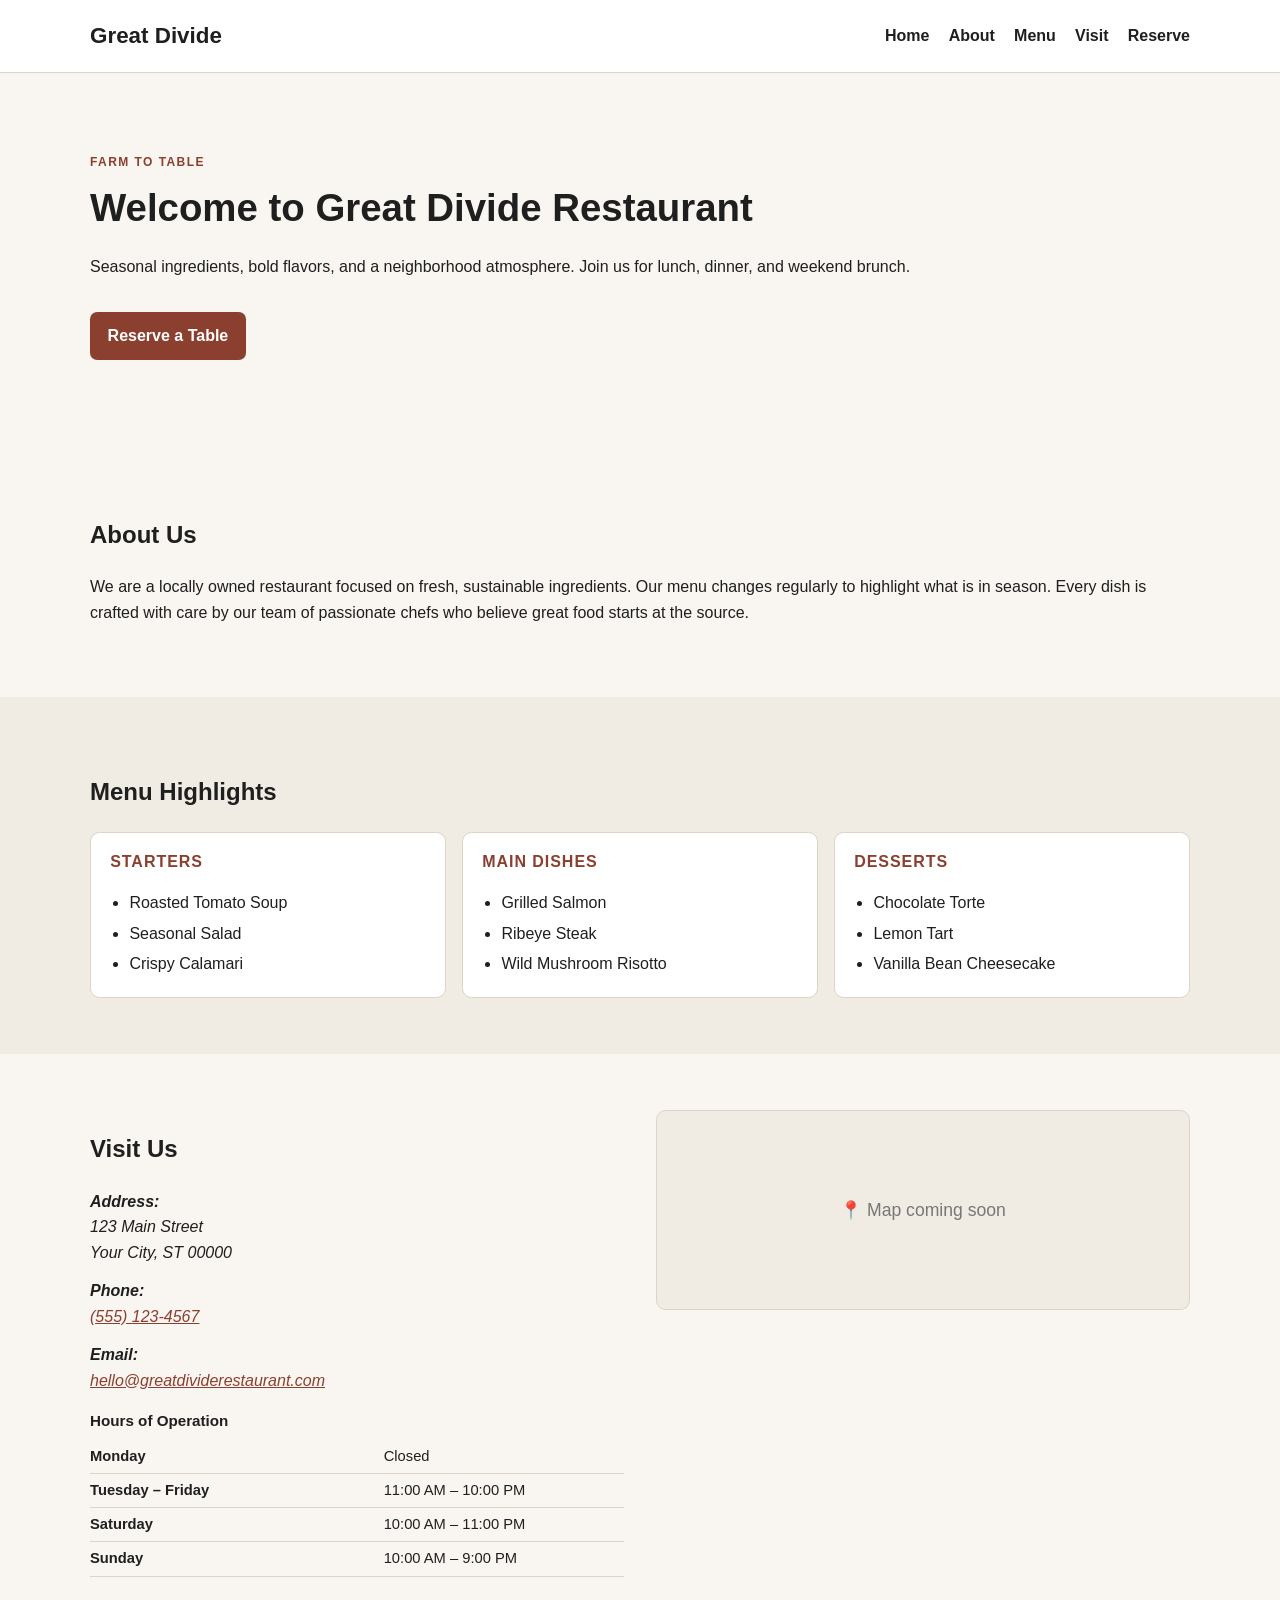
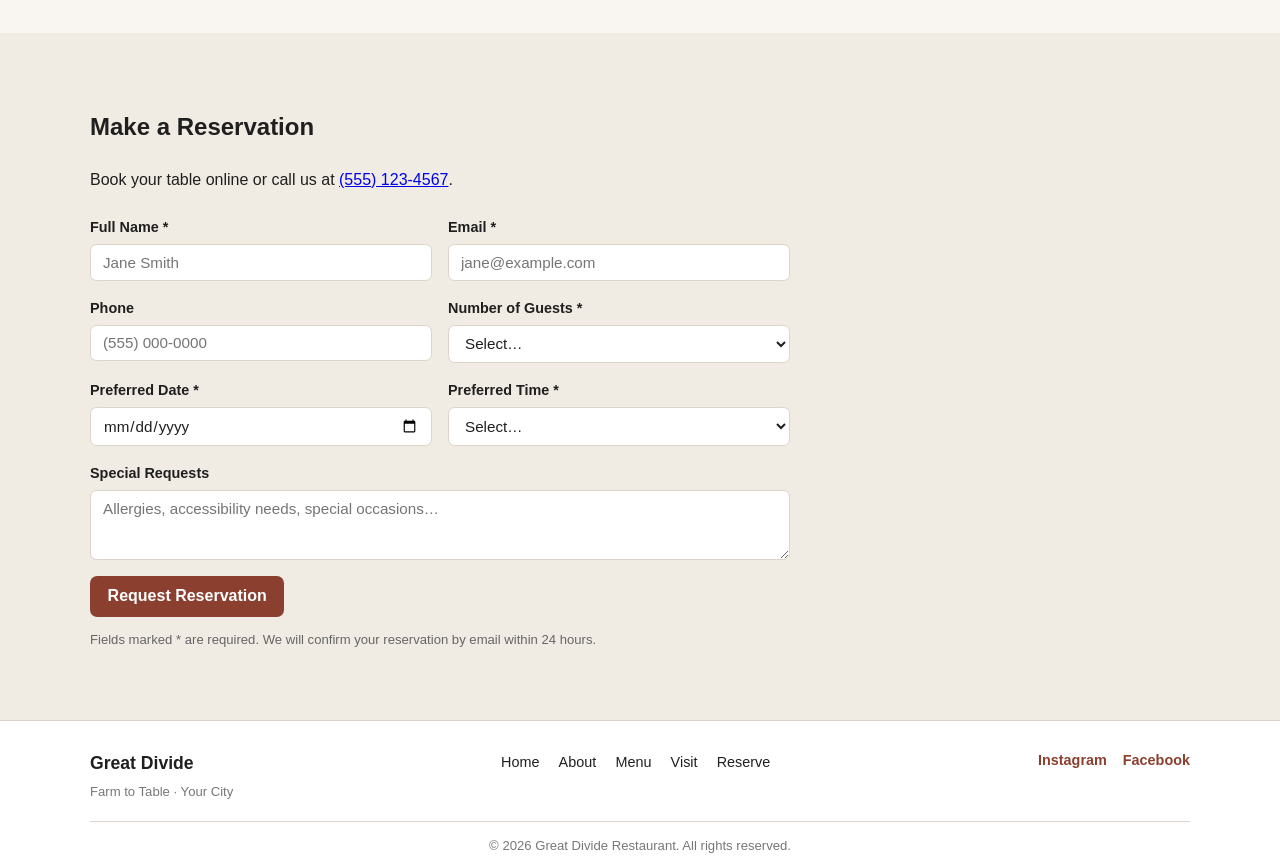
==== index.html @ 27d357e8 "feat: complete website to deliverable state with form, mobile nav, accessibility, and SEO improvemen" ====
<!DOCTYPE html>
<html lang="en">

<head>
    <meta charset="UTF-8">
    <meta name="viewport" content="width=device-width, initial-scale=1.0">
    <title>Great Divide Restaurant</title>
    <meta name="description" content="Great Divide Restaurant serves fresh seasonal dishes in a warm, modern setting. Farm-to-table dining for lunch, dinner, and weekend brunch.">

    <!-- Open Graph / Social -->
    <meta property="og:type" content="website">
    <meta property="og:title" content="Great Divide Restaurant">
    <meta property="og:description" content="Farm-to-table dining with seasonal ingredients and bold flavors. Join us for lunch, dinner, and weekend brunch.">
    <meta property="og:url" content="https://zacharycapehart.github.io/great-divide-website/">

    <link rel="stylesheet" href="assets/css/styles.css">
</head>

<body>
    <a class="skip-link" href="#main-content">Skip to main content</a>

    <header class="site-header" role="banner">
        <div class="container header-inner">
            <a href="#home" class="logo" aria-label="Great Divide Restaurant – home">Great Divide</a>
            <button class="nav-toggle" aria-controls="primary-nav" aria-expanded="false" aria-label="Toggle navigation">
                <span class="nav-toggle-bar"></span>
                <span class="nav-toggle-bar"></span>
                <span class="nav-toggle-bar"></span>
            </button>
            <nav id="primary-nav" aria-label="Primary navigation">
                <ul class="nav-list">
                    <li><a href="#home">Home</a></li>
                    <li><a href="#about">About</a></li>
                    <li><a href="#menu">Menu</a></li>
                    <li><a href="#visit">Visit</a></li>
                    <li><a href="#reserve">Reserve</a></li>
                </ul>
            </nav>
        </div>
    </header>

    <main id="main-content">
        <section id="home" class="hero" aria-labelledby="hero-heading">
            <div class="container">
                <p class="eyebrow">Farm to Table</p>
                <h1 id="hero-heading">Welcome to Great Divide Restaurant</h1>
                <p>
                    Seasonal ingredients, bold flavors, and a neighborhood atmosphere.
                    Join us for lunch, dinner, and weekend brunch.
                </p>
                <a class="button" href="#reserve">Reserve a Table</a>
            </div>
        </section>

        <section id="about" class="section" aria-labelledby="about-heading">
            <div class="container">
                <h2 id="about-heading">About Us</h2>
                <p>
                    We are a locally owned restaurant focused on fresh, sustainable ingredients.
                    Our menu changes regularly to highlight what is in season. Every dish is crafted
                    with care by our team of passionate chefs who believe great food starts at the source.
                </p>
            </div>
        </section>

        <section id="menu" class="section section-muted" aria-labelledby="menu-heading">
            <div class="container">
                <h2 id="menu-heading">Menu Highlights</h2>
                <div class="menu-grid">
                    <article class="card">
                        <h3>Starters</h3>
                        <ul class="menu-items">
                            <li>Roasted Tomato Soup</li>
                            <li>Seasonal Salad</li>
                            <li>Crispy Calamari</li>
                        </ul>
                    </article>
                    <article class="card">
                        <h3>Main Dishes</h3>
                        <ul class="menu-items">
                            <li>Grilled Salmon</li>
                            <li>Ribeye Steak</li>
                            <li>Wild Mushroom Risotto</li>
                        </ul>
                    </article>
                    <article class="card">
                        <h3>Desserts</h3>
                        <ul class="menu-items">
                            <li>Chocolate Torte</li>
                            <li>Lemon Tart</li>
                            <li>Vanilla Bean Cheesecake</li>
                        </ul>
                    </article>
                </div>
            </div>
        </section>

        <section id="visit" class="section" aria-labelledby="visit-heading">
            <div class="container visit-grid">
                <div>
                    <h2 id="visit-heading">Visit Us</h2>
                    <address class="visit-address">
                        <p>
                            <strong>Address:</strong><br>
                            123 Main Street<br>
                            Your City, ST 00000
                        </p>
                        <p>
                            <strong>Phone:</strong><br>
                            <a href="tel:+15551234567">(555) 123-4567</a>
                        </p>
                        <p>
                            <strong>Email:</strong><br>
                            <a href="mailto:hello@greatdividerestaurant.com">hello@greatdividerestaurant.com</a>
                        </p>
                    </address>
                    <table class="hours-table" aria-label="Restaurant hours">
                        <caption>Hours of Operation</caption>
                        <tbody>
                            <tr><td>Monday</td><td>Closed</td></tr>
                            <tr><td>Tuesday – Friday</td><td>11:00 AM – 10:00 PM</td></tr>
                            <tr><td>Saturday</td><td>10:00 AM – 11:00 PM</td></tr>
                            <tr><td>Sunday</td><td>10:00 AM – 9:00 PM</td></tr>
                        </tbody>
                    </table>
                </div>
                <div class="map-placeholder" aria-label="Map placeholder – address: 123 Main Street, Your City">
                    <p>📍 Map coming soon</p>
                </div>
            </div>
        </section>

        <section id="reserve" class="section section-muted" aria-labelledby="reserve-heading">
            <div class="container">
                <h2 id="reserve-heading">Make a Reservation</h2>
                <p>Book your table online or call us at <a href="tel:+15551234567">(555) 123-4567</a>.</p>
                <form class="reservation-form" action="#" method="post" novalidate>
                    <div class="form-row">
                        <div class="form-group">
                            <label for="res-name">Full Name <span aria-hidden="true">*</span></label>
                            <input type="text" id="res-name" name="name" required autocomplete="name" placeholder="Jane Smith">
                        </div>
                        <div class="form-group">
                            <label for="res-email">Email <span aria-hidden="true">*</span></label>
                            <input type="email" id="res-email" name="email" required autocomplete="email" placeholder="jane@example.com">
                        </div>
                    </div>
                    <div class="form-row">
                        <div class="form-group">
                            <label for="res-phone">Phone</label>
                            <input type="tel" id="res-phone" name="phone" autocomplete="tel" placeholder="(555) 000-0000">
                        </div>
                        <div class="form-group">
                            <label for="res-guests">Number of Guests <span aria-hidden="true">*</span></label>
                            <select id="res-guests" name="guests" required>
                                <option value="">Select…</option>
                                <option value="1">1</option>
                                <option value="2">2</option>
                                <option value="3">3</option>
                                <option value="4">4</option>
                                <option value="5">5</option>
                                <option value="6">6</option>
                                <option value="7+">7 or more</option>
                            </select>
                        </div>
                    </div>
                    <div class="form-row">
                        <div class="form-group">
                            <label for="res-date">Preferred Date <span aria-hidden="true">*</span></label>
                            <input type="date" id="res-date" name="date" required>
                        </div>
                        <div class="form-group">
                            <label for="res-time">Preferred Time <span aria-hidden="true">*</span></label>
                            <select id="res-time" name="time" required>
                                <option value="">Select…</option>
                                <option value="11:00">11:00 AM</option>
                                <option value="11:30">11:30 AM</option>
                                <option value="12:00">12:00 PM</option>
                                <option value="12:30">12:30 PM</option>
                                <option value="13:00">1:00 PM</option>
                                <option value="13:30">1:30 PM</option>
                                <option value="17:00">5:00 PM</option>
                                <option value="17:30">5:30 PM</option>
                                <option value="18:00">6:00 PM</option>
                                <option value="18:30">6:30 PM</option>
                                <option value="19:00">7:00 PM</option>
                                <option value="19:30">7:30 PM</option>
                                <option value="20:00">8:00 PM</option>
                                <option value="20:30">8:30 PM</option>
                                <option value="21:00">9:00 PM</option>
                            </select>
                        </div>
                    </div>
                    <div class="form-group">
                        <label for="res-notes">Special Requests</label>
                        <textarea id="res-notes" name="notes" rows="3" placeholder="Allergies, accessibility needs, special occasions…"></textarea>
                    </div>
                    <button type="submit" class="button">Request Reservation</button>
                    <p class="form-note">Fields marked <span aria-hidden="true">*</span><span class="sr-only">with an asterisk</span> are required. We will confirm your reservation by email within 24 hours.</p>
                </form>
            </div>
        </section>
    </main>

    <footer class="site-footer" role="contentinfo">
        <div class="container footer-inner">
            <div class="footer-brand">
                <p class="footer-logo">Great Divide</p>
                <p class="footer-tagline">Farm to Table · Your City</p>
            </div>
            <nav aria-label="Footer navigation">
                <ul class="footer-nav">
                    <li><a href="#home">Home</a></li>
                    <li><a href="#about">About</a></li>
                    <li><a href="#menu">Menu</a></li>
                    <li><a href="#visit">Visit</a></li>
                    <li><a href="#reserve">Reserve</a></li>
                </ul>
            </nav>
            <div class="footer-social">
                <a href="#" aria-label="Great Divide on Instagram" class="social-link">Instagram</a>
                <a href="#" aria-label="Great Divide on Facebook" class="social-link">Facebook</a>
            </div>
        </div>
        <div class="container footer-legal">
            <p>&copy; <span id="year"></span> Great Divide Restaurant. All rights reserved.</p>
        </div>
    </footer>

    <script src="assets/js/script.js"></script>
</body>

</html>
---- assets/css/styles.css ----
:root {
    --bg: #f9f6f1;
    --surface: #ffffff;
    --surface-muted: #f0ebe3;
    --text: #1f1f1f;
    --accent: #8b3f2f;
    --accent-dark: #6f3124;
    --border: #ddd4c7;
}

* {
    box-sizing: border-box;
}

html {
    scroll-behavior: smooth;
}

body {
    margin: 0;
    font-family: Arial, Helvetica, sans-serif;
    color: var(--text);
    background: var(--bg);
    line-height: 1.6;
}

/* ── Accessibility ────────────────────────────── */

.sr-only {
    position: absolute;
    width: 1px;
    height: 1px;
    padding: 0;
    margin: -1px;
    overflow: hidden;
    clip: rect(0, 0, 0, 0);
    white-space: nowrap;
    border: 0;
}

.skip-link {
    position: absolute;
    top: -100%;
    left: 0;
    background: var(--accent);
    color: #fff;
    padding: 0.5rem 1rem;
    z-index: 200;
    text-decoration: none;
    font-weight: 700;
}

.skip-link:focus {
    top: 0;
}

/* ── Layout ───────────────────────────────────── */

.container {
    width: min(1100px, 92%);
    margin: 0 auto;
}

/* ── Header & Navigation ──────────────────────── */

.site-header {
    position: sticky;
    top: 0;
    background: var(--surface);
    border-bottom: 1px solid var(--border);
    z-index: 100;
}

.header-inner {
    display: flex;
    align-items: center;
    justify-content: space-between;
    min-height: 72px;
    gap: 1rem;
}

.logo {
    font-size: 1.4rem;
    font-weight: 700;
    text-decoration: none;
    color: var(--text);
}

.nav-list {
    margin: 0;
    padding: 0;
    list-style: none;
    display: flex;
    gap: 1.2rem;
}

.nav-list a {
    text-decoration: none;
    color: var(--text);
    font-weight: 600;
}

.nav-list a:hover,
.nav-list a:focus {
    color: var(--accent);
}

/* Hamburger toggle (hidden on desktop) */
.nav-toggle {
    display: none;
    flex-direction: column;
    justify-content: center;
    gap: 5px;
    background: none;
    border: none;
    cursor: pointer;
    padding: 0.4rem;
}

.nav-toggle-bar {
    display: block;
    width: 24px;
    height: 2px;
    background: var(--text);
    border-radius: 2px;
    transition: transform 0.25s, opacity 0.25s;
}

/* ── Hero ─────────────────────────────────────── */

.hero {
    padding: 5rem 0;
}

.hero h1 {
    margin: 0.3rem 0 1rem;
    font-size: clamp(1.8rem, 3vw, 2.8rem);
}

.eyebrow {
    letter-spacing: 0.12em;
    text-transform: uppercase;
    font-size: 0.75rem;
    color: var(--accent);
    font-weight: 700;
    margin: 0;
}

/* ── Button ───────────────────────────────────── */

.button {
    display: inline-block;
    margin-top: 1rem;
    padding: 0.7rem 1.1rem;
    background: var(--accent);
    color: #ffffff;
    text-decoration: none;
    border-radius: 0.45rem;
    border: none;
    cursor: pointer;
    font-size: 1rem;
    font-family: inherit;
    font-weight: 600;
}

.button:hover,
.button:focus {
    background: var(--accent-dark);
}

/* ── Sections ─────────────────────────────────── */

.section {
    padding: 3.5rem 0;
}

.section-muted {
    background: var(--surface-muted);
}

/* ── Menu Grid ────────────────────────────────── */

.menu-grid {
    display: grid;
    gap: 1rem;
    grid-template-columns: repeat(auto-fit, minmax(220px, 1fr));
    margin-top: 1rem;
}

.card {
    background: var(--surface);
    border: 1px solid var(--border);
    border-radius: 0.6rem;
    padding: 1rem 1.2rem;
}

.card h3 {
    margin-top: 0;
    font-size: 1rem;
    text-transform: uppercase;
    letter-spacing: 0.06em;
    color: var(--accent);
}

.menu-items {
    margin: 0;
    padding-left: 1.2rem;
}

.menu-items li {
    margin-bottom: 0.3rem;
}

/* ── Visit Section ────────────────────────────── */

.visit-grid {
    display: grid;
    gap: 2rem;
    grid-template-columns: 1fr 1fr;
    align-items: start;
}

.visit-address p {
    margin: 0 0 0.8rem;
}

.visit-address a {
    color: var(--accent);
}

.hours-table {
    width: 100%;
    border-collapse: collapse;
    margin-top: 1rem;
    font-size: 0.92rem;
}

.hours-table caption {
    text-align: left;
    font-weight: 700;
    margin-bottom: 0.4rem;
    font-size: 0.95rem;
}

.hours-table td {
    padding: 0.3rem 0.6rem 0.3rem 0;
    border-bottom: 1px solid var(--border);
}

.hours-table td:first-child {
    font-weight: 600;
    width: 55%;
}

.map-placeholder {
    background: var(--surface-muted);
    border: 1px solid var(--border);
    border-radius: 0.6rem;
    min-height: 200px;
    display: flex;
    align-items: center;
    justify-content: center;
    font-size: 1.1rem;
    color: #777;
}

/* ── Reservation Form ─────────────────────────── */

.reservation-form {
    margin-top: 1.5rem;
    max-width: 700px;
}

.form-row {
    display: grid;
    gap: 1rem;
    grid-template-columns: 1fr 1fr;
    margin-bottom: 1rem;
}

.form-group {
    display: flex;
    flex-direction: column;
    gap: 0.3rem;
}

.form-group label {
    font-weight: 600;
    font-size: 0.9rem;
}

.form-group input,
.form-group select,
.form-group textarea {
    padding: 0.55rem 0.75rem;
    border: 1px solid var(--border);
    border-radius: 0.4rem;
    font-size: 0.95rem;
    font-family: inherit;
    background: var(--surface);
    color: var(--text);
    width: 100%;
}

.form-group input:focus,
.form-group select:focus,
.form-group textarea:focus {
    outline: 2px solid var(--accent);
    outline-offset: 2px;
    border-color: var(--accent);
}

.form-group textarea {
    resize: vertical;
}

.form-note {
    font-size: 0.82rem;
    color: #666;
    margin-top: 0.8rem;
}

/* ── Footer ───────────────────────────────────── */

.site-footer {
    border-top: 1px solid var(--border);
    background: var(--surface);
    padding: 1.8rem 0 0.8rem;
}

.footer-inner {
    display: flex;
    align-items: flex-start;
    justify-content: space-between;
    gap: 1.5rem;
    flex-wrap: wrap;
    padding-bottom: 1.2rem;
    border-bottom: 1px solid var(--border);
}

.footer-logo {
    font-weight: 700;
    font-size: 1.1rem;
    margin: 0 0 0.2rem;
}

.footer-tagline {
    font-size: 0.82rem;
    color: #777;
    margin: 0;
}

.footer-nav {
    list-style: none;
    margin: 0;
    padding: 0;
    display: flex;
    flex-wrap: wrap;
    gap: 0.8rem 1.2rem;
}

.footer-nav a {
    text-decoration: none;
    color: var(--text);
    font-size: 0.9rem;
}

.footer-nav a:hover {
    color: var(--accent);
}

.footer-social {
    display: flex;
    gap: 1rem;
}

.social-link {
    text-decoration: none;
    color: var(--accent);
    font-size: 0.9rem;
    font-weight: 600;
}

.social-link:hover {
    color: var(--accent-dark);
}

.footer-legal {
    padding-top: 0.8rem;
    text-align: center;
    font-size: 0.82rem;
    color: #777;
}

.footer-legal p {
    margin: 0;
}

/* ── Responsive ───────────────────────────────── */

@media (max-width: 700px) {
    .header-inner {
        flex-wrap: wrap;
        min-height: auto;
        padding: 0.8rem 0;
    }

    .nav-toggle {
        display: flex;
    }

    #primary-nav {
        width: 100%;
        max-height: 0;
        overflow: hidden;
        transition: max-height 0.3s ease;
    }

    #primary-nav.is-open {
        max-height: 300px;
    }

    .nav-list {
        flex-direction: column;
        gap: 0;
        padding: 0.5rem 0 0.8rem;
    }

    .nav-list a {
        display: block;
        padding: 0.45rem 0;
    }

    .visit-grid {
        grid-template-columns: 1fr;
    }

    .form-row {
        grid-template-columns: 1fr;
    }

    .footer-inner {
        flex-direction: column;
        gap: 1.2rem;
    }
}
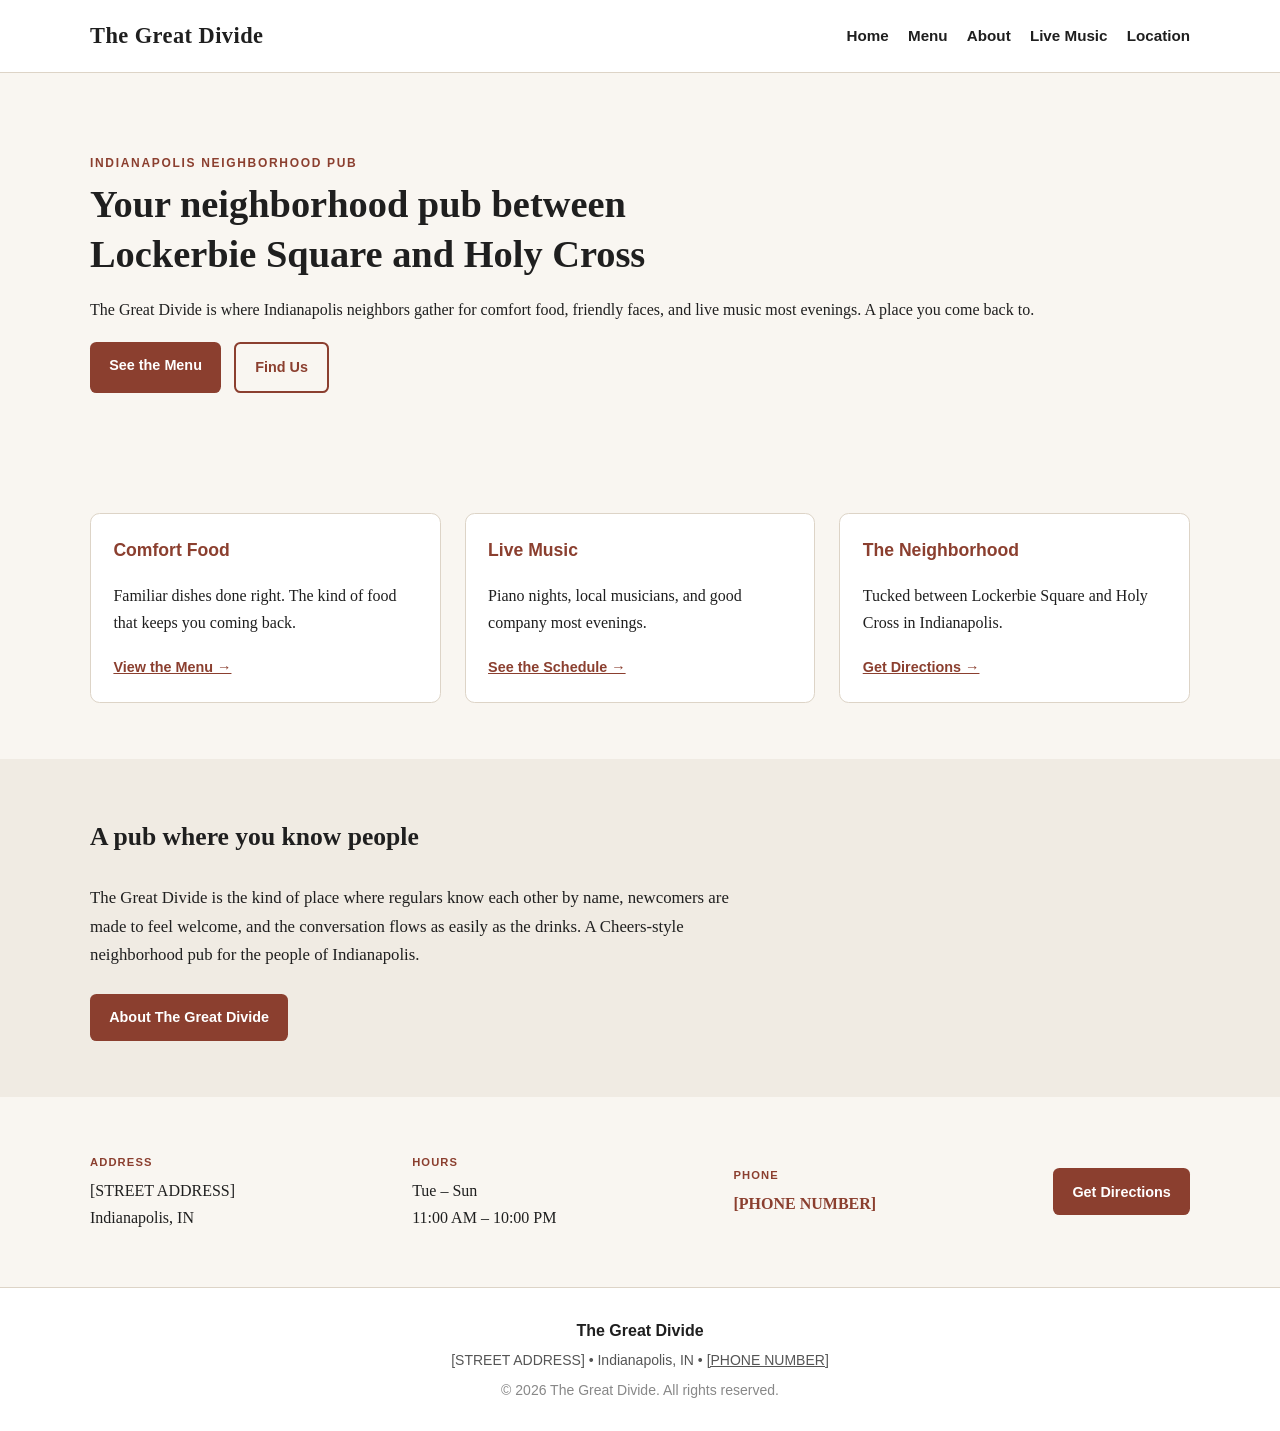
==== commit 6d1bad3f: "Build multi-page website with brand-correct content and infrastructure - Rewrote index.html: correct" ====
--- a/index.html
+++ b/index.html
@@ -4,226 +4,141 @@
 <head>
     <meta charset="UTF-8">
     <meta name="viewport" content="width=device-width, initial-scale=1.0">
-    <title>Great Divide Restaurant</title>
-    <meta name="description" content="Great Divide Restaurant serves fresh seasonal dishes in a warm, modern setting. Farm-to-table dining for lunch, dinner, and weekend brunch.">
+    <title>The Great Divide | Neighborhood Pub in Indianapolis</title>
+    <meta name="description"
+        content="The Great Divide is a neighborhood pub in Indianapolis between Lockerbie Square and Holy Cross. Join locals for comfort food, friendly service, and live music most evenings.">
 
-    <!-- Open Graph / Social -->
-    <meta property="og:type" content="website">
-    <meta property="og:title" content="Great Divide Restaurant">
-    <meta property="og:description" content="Farm-to-table dining with seasonal ingredients and bold flavors. Join us for lunch, dinner, and weekend brunch.">
+    <!-- Open Graph -->
+    <meta property="og:title" content="The Great Divide | Neighborhood Pub in Indianapolis">
+    <meta property="og:description"
+        content="A welcoming neighborhood pub between Lockerbie Square and Holy Cross in Indianapolis. Comfort food, live music, and a place locals call home.">
+    <meta property="og:type" content="restaurant">
     <meta property="og:url" content="https://zacharycapehart.github.io/great-divide-website/">
 
+    <link rel="icon" href="assets/images/favicon.ico" type="image/x-icon">
     <link rel="stylesheet" href="assets/css/styles.css">
+
+    <!-- Restaurant Schema -->
+    <script type="application/ld+json">
+    {
+      "@context": "https://schema.org",
+      "@type": "BarOrPub",
+      "name": "The Great Divide",
+      "description": "A neighborhood pub in Indianapolis located between Lockerbie Square and Holy Cross neighborhoods.",
+      "address": {
+        "@type": "PostalAddress",
+        "streetAddress": "[STREET ADDRESS]",
+        "addressLocality": "Indianapolis",
+        "addressRegion": "IN",
+        "postalCode": "[ZIP CODE]",
+        "addressCountry": "US"
+      },
+      "telephone": "[PHONE NUMBER]",
+      "url": "https://zacharycapehart.github.io/great-divide-website/",
+      "openingHours": ["Tu-Su 11:00-22:00"],
+      "priceRange": "$$",
+      "servesCuisine": "American",
+      "hasMenu": "https://zacharycapehart.github.io/great-divide-website/menu.html"
+    }
+    </script>
 </head>
 
 <body>
-    <a class="skip-link" href="#main-content">Skip to main content</a>
-
-    <header class="site-header" role="banner">
+    <header class="site-header">
         <div class="container header-inner">
-            <a href="#home" class="logo" aria-label="Great Divide Restaurant – home">Great Divide</a>
-            <button class="nav-toggle" aria-controls="primary-nav" aria-expanded="false" aria-label="Toggle navigation">
-                <span class="nav-toggle-bar"></span>
-                <span class="nav-toggle-bar"></span>
-                <span class="nav-toggle-bar"></span>
+            <a href="index.html" class="logo-link">
+                <span class="logo">The Great Divide</span>
+            </a>
+            <button class="nav-toggle" aria-label="Toggle navigation" aria-expanded="false">
+                <span class="hamburger"></span>
             </button>
-            <nav id="primary-nav" aria-label="Primary navigation">
+            <nav class="site-nav" id="site-nav">
                 <ul class="nav-list">
-                    <li><a href="#home">Home</a></li>
-                    <li><a href="#about">About</a></li>
-                    <li><a href="#menu">Menu</a></li>
-                    <li><a href="#visit">Visit</a></li>
-                    <li><a href="#reserve">Reserve</a></li>
+                    <li><a href="index.html">Home</a></li>
+                    <li><a href="menu.html">Menu</a></li>
+                    <li><a href="about.html">About</a></li>
+                    <li><a href="live-music.html">Live Music</a></li>
+                    <li><a href="contact.html">Location</a></li>
                 </ul>
             </nav>
         </div>
     </header>
 
-    <main id="main-content">
-        <section id="home" class="hero" aria-labelledby="hero-heading">
+    <main>
+        <section id="home" class="hero">
             <div class="container">
-                <p class="eyebrow">Farm to Table</p>
-                <h1 id="hero-heading">Welcome to Great Divide Restaurant</h1>
+                <p class="eyebrow">Indianapolis Neighborhood Pub</p>
+                <h2>Your neighborhood pub between Lockerbie Square and Holy Cross</h2>
                 <p>
-                    Seasonal ingredients, bold flavors, and a neighborhood atmosphere.
-                    Join us for lunch, dinner, and weekend brunch.
+                    The Great Divide is where Indianapolis neighbors gather for comfort food,
+                    friendly faces, and live music most evenings. A place you come back to.
                 </p>
-                <a class="button" href="#reserve">Reserve a Table</a>
-            </div>
-        </section>
-
-        <section id="about" class="section" aria-labelledby="about-heading">
-            <div class="container">
-                <h2 id="about-heading">About Us</h2>
-                <p>
-                    We are a locally owned restaurant focused on fresh, sustainable ingredients.
-                    Our menu changes regularly to highlight what is in season. Every dish is crafted
-                    with care by our team of passionate chefs who believe great food starts at the source.
-                </p>
-            </div>
-        </section>
-
-        <section id="menu" class="section section-muted" aria-labelledby="menu-heading">
-            <div class="container">
-                <h2 id="menu-heading">Menu Highlights</h2>
-                <div class="menu-grid">
-                    <article class="card">
-                        <h3>Starters</h3>
-                        <ul class="menu-items">
-                            <li>Roasted Tomato Soup</li>
-                            <li>Seasonal Salad</li>
-                            <li>Crispy Calamari</li>
-                        </ul>
-                    </article>
-                    <article class="card">
-                        <h3>Main Dishes</h3>
-                        <ul class="menu-items">
-                            <li>Grilled Salmon</li>
-                            <li>Ribeye Steak</li>
-                            <li>Wild Mushroom Risotto</li>
-                        </ul>
-                    </article>
-                    <article class="card">
-                        <h3>Desserts</h3>
-                        <ul class="menu-items">
-                            <li>Chocolate Torte</li>
-                            <li>Lemon Tart</li>
-                            <li>Vanilla Bean Cheesecake</li>
-                        </ul>
-                    </article>
+                <div class="hero-actions">
+                    <a class="button" href="menu.html">See the Menu</a>
+                    <a class="button button-outline" href="contact.html">Find Us</a>
                 </div>
             </div>
         </section>
 
-        <section id="visit" class="section" aria-labelledby="visit-heading">
-            <div class="container visit-grid">
-                <div>
-                    <h2 id="visit-heading">Visit Us</h2>
-                    <address class="visit-address">
-                        <p>
-                            <strong>Address:</strong><br>
-                            123 Main Street<br>
-                            Your City, ST 00000
-                        </p>
-                        <p>
-                            <strong>Phone:</strong><br>
-                            <a href="tel:+15551234567">(555) 123-4567</a>
-                        </p>
-                        <p>
-                            <strong>Email:</strong><br>
-                            <a href="mailto:hello@greatdividerestaurant.com">hello@greatdividerestaurant.com</a>
-                        </p>
-                    </address>
-                    <table class="hours-table" aria-label="Restaurant hours">
-                        <caption>Hours of Operation</caption>
-                        <tbody>
-                            <tr><td>Monday</td><td>Closed</td></tr>
-                            <tr><td>Tuesday – Friday</td><td>11:00 AM – 10:00 PM</td></tr>
-                            <tr><td>Saturday</td><td>10:00 AM – 11:00 PM</td></tr>
-                            <tr><td>Sunday</td><td>10:00 AM – 9:00 PM</td></tr>
-                        </tbody>
-                    </table>
+        <section class="section">
+            <div class="container section-three-col">
+                <div class="feature-card">
+                    <h3>Comfort Food</h3>
+                    <p>Familiar dishes done right. The kind of food that keeps you coming back.</p>
+                    <a href="menu.html">View the Menu &rarr;</a>
                 </div>
-                <div class="map-placeholder" aria-label="Map placeholder – address: 123 Main Street, Your City">
-                    <p>📍 Map coming soon</p>
+                <div class="feature-card">
+                    <h3>Live Music</h3>
+                    <p>Piano nights, local musicians, and good company most evenings.</p>
+                    <a href="live-music.html">See the Schedule &rarr;</a>
+                </div>
+                <div class="feature-card">
+                    <h3>The Neighborhood</h3>
+                    <p>Tucked between Lockerbie Square and Holy Cross in Indianapolis.</p>
+                    <a href="contact.html">Get Directions &rarr;</a>
                 </div>
             </div>
         </section>
 
-        <section id="reserve" class="section section-muted" aria-labelledby="reserve-heading">
+        <section class="section section-muted">
             <div class="container">
-                <h2 id="reserve-heading">Make a Reservation</h2>
-                <p>Book your table online or call us at <a href="tel:+15551234567">(555) 123-4567</a>.</p>
-                <form class="reservation-form" action="#" method="post" novalidate>
-                    <div class="form-row">
-                        <div class="form-group">
-                            <label for="res-name">Full Name <span aria-hidden="true">*</span></label>
-                            <input type="text" id="res-name" name="name" required autocomplete="name" placeholder="Jane Smith">
-                        </div>
-                        <div class="form-group">
-                            <label for="res-email">Email <span aria-hidden="true">*</span></label>
-                            <input type="email" id="res-email" name="email" required autocomplete="email" placeholder="jane@example.com">
-                        </div>
-                    </div>
-                    <div class="form-row">
-                        <div class="form-group">
-                            <label for="res-phone">Phone</label>
-                            <input type="tel" id="res-phone" name="phone" autocomplete="tel" placeholder="(555) 000-0000">
-                        </div>
-                        <div class="form-group">
-                            <label for="res-guests">Number of Guests <span aria-hidden="true">*</span></label>
-                            <select id="res-guests" name="guests" required>
-                                <option value="">Select…</option>
-                                <option value="1">1</option>
-                                <option value="2">2</option>
-                                <option value="3">3</option>
-                                <option value="4">4</option>
-                                <option value="5">5</option>
-                                <option value="6">6</option>
-                                <option value="7+">7 or more</option>
-                            </select>
-                        </div>
-                    </div>
-                    <div class="form-row">
-                        <div class="form-group">
-                            <label for="res-date">Preferred Date <span aria-hidden="true">*</span></label>
-                            <input type="date" id="res-date" name="date" required>
-                        </div>
-                        <div class="form-group">
-                            <label for="res-time">Preferred Time <span aria-hidden="true">*</span></label>
-                            <select id="res-time" name="time" required>
-                                <option value="">Select…</option>
-                                <option value="11:00">11:00 AM</option>
-                                <option value="11:30">11:30 AM</option>
-                                <option value="12:00">12:00 PM</option>
-                                <option value="12:30">12:30 PM</option>
-                                <option value="13:00">1:00 PM</option>
-                                <option value="13:30">1:30 PM</option>
-                                <option value="17:00">5:00 PM</option>
-                                <option value="17:30">5:30 PM</option>
-                                <option value="18:00">6:00 PM</option>
-                                <option value="18:30">6:30 PM</option>
-                                <option value="19:00">7:00 PM</option>
-                                <option value="19:30">7:30 PM</option>
-                                <option value="20:00">8:00 PM</option>
-                                <option value="20:30">8:30 PM</option>
-                                <option value="21:00">9:00 PM</option>
-                            </select>
-                        </div>
-                    </div>
-                    <div class="form-group">
-                        <label for="res-notes">Special Requests</label>
-                        <textarea id="res-notes" name="notes" rows="3" placeholder="Allergies, accessibility needs, special occasions…"></textarea>
-                    </div>
-                    <button type="submit" class="button">Request Reservation</button>
-                    <p class="form-note">Fields marked <span aria-hidden="true">*</span><span class="sr-only">with an asterisk</span> are required. We will confirm your reservation by email within 24 hours.</p>
-                </form>
+                <h3>A pub where you know people</h3>
+                <p class="section-lead">
+                    The Great Divide is the kind of place where regulars know each other by name,
+                    newcomers are made to feel welcome, and the conversation flows as easily as the drinks.
+                    A Cheers-style neighborhood pub for the people of Indianapolis.
+                </p>
+                <a class="button" href="about.html">About The Great Divide</a>
+            </div>
+        </section>
+
+        <section class="section">
+            <div class="container visit-bar">
+                <div class="visit-item">
+                    <strong>Address</strong>
+                    <span>[STREET ADDRESS]<br>Indianapolis, IN</span>
+                </div>
+                <div class="visit-item">
+                    <strong>Hours</strong>
+                    <span>Tue &ndash; Sun<br>11:00 AM &ndash; 10:00 PM</span>
+                </div>
+                <div class="visit-item">
+                    <strong>Phone</strong>
+                    <a href="tel:[PHONE]">[PHONE NUMBER]</a>
+                </div>
+                <div class="visit-item">
+                    <a class="button" href="contact.html">Get Directions</a>
+                </div>
             </div>
         </section>
     </main>
 
-    <footer class="site-footer" role="contentinfo">
+    <footer class="site-footer">
         <div class="container footer-inner">
-            <div class="footer-brand">
-                <p class="footer-logo">Great Divide</p>
-                <p class="footer-tagline">Farm to Table · Your City</p>
-            </div>
-            <nav aria-label="Footer navigation">
-                <ul class="footer-nav">
-                    <li><a href="#home">Home</a></li>
-                    <li><a href="#about">About</a></li>
-                    <li><a href="#menu">Menu</a></li>
-                    <li><a href="#visit">Visit</a></li>
-                    <li><a href="#reserve">Reserve</a></li>
-                </ul>
-            </nav>
-            <div class="footer-social">
-                <a href="#" aria-label="Great Divide on Instagram" class="social-link">Instagram</a>
-                <a href="#" aria-label="Great Divide on Facebook" class="social-link">Facebook</a>
-            </div>
-        </div>
-        <div class="container footer-legal">
-            <p>&copy; <span id="year"></span> Great Divide Restaurant. All rights reserved.</p>
+            <p class="footer-name">The Great Divide</p>
+            <p class="footer-address">[STREET ADDRESS] &bull; Indianapolis, IN &bull; <a href="tel:[PHONE]">[PHONE
+                    NUMBER]</a></p>
+            <p class="footer-copy">&copy; <span id="year"></span> The Great Divide. All rights reserved.</p>
         </div>
     </footer>
 
--- a/assets/css/styles.css
+++ b/assets/css/styles.css
@@ -6,62 +6,33 @@
     --accent: #8b3f2f;
     --accent-dark: #6f3124;
     --border: #ddd4c7;
+    --brass: #b8922a;
 }
 
 * {
     box-sizing: border-box;
 }
 
-html {
-    scroll-behavior: smooth;
-}
-
 body {
     margin: 0;
-    font-family: Arial, Helvetica, sans-serif;
+    font-family: Georgia, 'Times New Roman', serif;
     color: var(--text);
     background: var(--bg);
-    line-height: 1.6;
-}
-
-/* ── Accessibility ────────────────────────────── */
-
-.sr-only {
-    position: absolute;
-    width: 1px;
-    height: 1px;
-    padding: 0;
-    margin: -1px;
-    overflow: hidden;
-    clip: rect(0, 0, 0, 0);
-    white-space: nowrap;
-    border: 0;
-}
-
-.skip-link {
-    position: absolute;
-    top: -100%;
-    left: 0;
-    background: var(--accent);
-    color: #fff;
-    padding: 0.5rem 1rem;
-    z-index: 200;
-    text-decoration: none;
-    font-weight: 700;
-}
-
-.skip-link:focus {
-    top: 0;
-}
-
-/* ── Layout ───────────────────────────────────── */
+    line-height: 1.7;
+}
+
+a {
+    color: var(--accent);
+}
+
+a:hover {
+    color: var(--accent-dark);
+}
 
 .container {
     width: min(1100px, 92%);
     margin: 0 auto;
 }
-
-/* ── Header & Navigation ──────────────────────── */
 
 .site-header {
     position: sticky;
@@ -79,11 +50,16 @@
     gap: 1rem;
 }
 
+.logo-link {
+    text-decoration: none;
+    color: var(--text);
+}
+
 .logo {
     font-size: 1.4rem;
     font-weight: 700;
-    text-decoration: none;
-    color: var(--text);
+    letter-spacing: 0.02em;
+    font-family: Georgia, 'Times New Roman', serif;
 }
 
 .nav-list {
@@ -98,77 +74,120 @@
     text-decoration: none;
     color: var(--text);
     font-weight: 600;
-}
-
-.nav-list a:hover,
-.nav-list a:focus {
-    color: var(--accent);
-}
-
-/* Hamburger toggle (hidden on desktop) */
+    font-size: 0.95rem;
+    font-family: Arial, Helvetica, sans-serif;
+}
+
+.nav-list a:hover {
+    color: var(--accent);
+}
+
+/* ── Hamburger ── */
 .nav-toggle {
     display: none;
-    flex-direction: column;
-    justify-content: center;
-    gap: 5px;
     background: none;
     border: none;
     cursor: pointer;
     padding: 0.4rem;
 }
 
-.nav-toggle-bar {
+.hamburger,
+.hamburger::before,
+.hamburger::after {
     display: block;
     width: 24px;
     height: 2px;
     background: var(--text);
-    border-radius: 2px;
-    transition: transform 0.25s, opacity 0.25s;
-}
-
-/* ── Hero ─────────────────────────────────────── */
+    transition: transform 0.2s;
+}
+
+.hamburger {
+    position: relative;
+}
+
+.hamburger::before,
+.hamburger::after {
+    content: '';
+    position: absolute;
+    left: 0;
+}
+
+.hamburger::before {
+    top: -7px;
+}
+
+.hamburger::after {
+    top: 7px;
+}
+
+.nav-toggle[aria-expanded="true"] .hamburger {
+    background: transparent;
+}
+
+.nav-toggle[aria-expanded="true"] .hamburger::before {
+    transform: rotate(45deg) translateY(7px);
+}
+
+.nav-toggle[aria-expanded="true"] .hamburger::after {
+    transform: rotate(-45deg) translateY(-7px);
+}
 
 .hero {
-    padding: 5rem 0;
-}
-
-.hero h1 {
-    margin: 0.3rem 0 1rem;
-    font-size: clamp(1.8rem, 3vw, 2.8rem);
+    padding: 5rem 0 4rem;
+}
+
+.hero h2 {
+    margin: 0.4rem 0 1rem;
+    font-size: clamp(1.8rem, 3vw, 2.6rem);
+    line-height: 1.3;
+    max-width: 640px;
 }
 
 .eyebrow {
-    letter-spacing: 0.12em;
+    letter-spacing: 0.14em;
     text-transform: uppercase;
     font-size: 0.75rem;
     color: var(--accent);
     font-weight: 700;
     margin: 0;
-}
-
-/* ── Button ───────────────────────────────────── */
+    font-family: Arial, Helvetica, sans-serif;
+}
+
+.hero-actions {
+    display: flex;
+    gap: 0.8rem;
+    flex-wrap: wrap;
+    margin-top: 1.2rem;
+}
 
 .button {
     display: inline-block;
-    margin-top: 1rem;
-    padding: 0.7rem 1.1rem;
+    padding: 0.7rem 1.2rem;
     background: var(--accent);
     color: #ffffff;
     text-decoration: none;
-    border-radius: 0.45rem;
-    border: none;
-    cursor: pointer;
-    font-size: 1rem;
-    font-family: inherit;
+    border-radius: 0.4rem;
+    font-family: Arial, Helvetica, sans-serif;
     font-weight: 600;
-}
-
-.button:hover,
-.button:focus {
+    font-size: 0.9rem;
+    transition: background 0.15s;
+}
+
+.button:hover {
     background: var(--accent-dark);
-}
-
-/* ── Sections ─────────────────────────────────── */
+    color: #fff;
+}
+
+.button-outline {
+    background: transparent;
+    color: var(--accent);
+    border: 2px solid var(--accent);
+}
+
+.button-outline:hover {
+    background: var(--accent);
+    color: #ffffff;
+}
 
 .section {
     padding: 3.5rem 0;
@@ -178,7 +197,80 @@
     background: var(--surface-muted);
 }
 
-/* ── Menu Grid ────────────────────────────────── */
+.section h3 {
+    margin-top: 0;
+    font-size: 1.6rem;
+}
+
+.section-lead {
+    max-width: 640px;
+    font-size: 1.05rem;
+    margin-bottom: 1.5rem;
+}
+
+/* ── Three-column features ── */
+.section-three-col {
+    display: grid;
+    gap: 1.5rem;
+    grid-template-columns: repeat(auto-fit, minmax(240px, 1fr));
+}
+
+.feature-card {
+    background: var(--surface);
+    border: 1px solid var(--border);
+    border-radius: 0.6rem;
+    padding: 1.4rem;
+}
+
+.feature-card h3 {
+    font-size: 1.1rem;
+    margin-top: 0;
+    margin-bottom: 0.5rem;
+    color: var(--accent);
+    font-family: Arial, Helvetica, sans-serif;
+}
+
+.feature-card a {
+    font-size: 0.9rem;
+    font-family: Arial, Helvetica, sans-serif;
+    font-weight: 600;
+}
+
+/* ── Visit Bar ── */
+.visit-bar {
+    display: flex;
+    flex-wrap: wrap;
+    gap: 1.5rem;
+    align-items: center;
+    justify-content: space-between;
+}
+
+.visit-item strong {
+    display: block;
+    text-transform: uppercase;
+    font-size: 0.7rem;
+    letter-spacing: 0.1em;
+    color: var(--accent);
+    margin-bottom: 0.3rem;
+    font-family: Arial, Helvetica, sans-serif;
+}
+
+.visit-item a {
+    text-decoration: none;
+    font-weight: 600;
+}
+
+/* ── Page Hero (inner pages) ── */
+.page-hero {
+    padding: 3rem 0 2rem;
+    border-bottom: 1px solid var(--border);
+    background: var(--surface-muted);
+}
+
+.page-hero h2 {
+    margin: 0.3rem 0 0;
+    font-size: clamp(1.6rem, 3vw, 2.2rem);
+}
 
 .menu-grid {
     display: grid;
@@ -191,256 +283,88 @@
     background: var(--surface);
     border: 1px solid var(--border);
     border-radius: 0.6rem;
-    padding: 1rem 1.2rem;
-}
-
-.card h3 {
+    padding: 1rem;
+}
+
+.card h4 {
     margin-top: 0;
-    font-size: 1rem;
-    text-transform: uppercase;
-    letter-spacing: 0.06em;
-    color: var(--accent);
-}
-
-.menu-items {
-    margin: 0;
-    padding-left: 1.2rem;
-}
-
-.menu-items li {
-    margin-bottom: 0.3rem;
-}
-
-/* ── Visit Section ────────────────────────────── */
-
-.visit-grid {
-    display: grid;
-    gap: 2rem;
-    grid-template-columns: 1fr 1fr;
-    align-items: start;
-}
-
-.visit-address p {
-    margin: 0 0 0.8rem;
-}
-
-.visit-address a {
-    color: var(--accent);
-}
-
-.hours-table {
-    width: 100%;
-    border-collapse: collapse;
-    margin-top: 1rem;
-    font-size: 0.92rem;
-}
-
-.hours-table caption {
-    text-align: left;
-    font-weight: 700;
-    margin-bottom: 0.4rem;
-    font-size: 0.95rem;
-}
-
-.hours-table td {
-    padding: 0.3rem 0.6rem 0.3rem 0;
-    border-bottom: 1px solid var(--border);
-}
-
-.hours-table td:first-child {
-    font-weight: 600;
-    width: 55%;
-}
-
-.map-placeholder {
-    background: var(--surface-muted);
-    border: 1px solid var(--border);
-    border-radius: 0.6rem;
-    min-height: 200px;
-    display: flex;
-    align-items: center;
-    justify-content: center;
-    font-size: 1.1rem;
-    color: #777;
-}
-
-/* ── Reservation Form ─────────────────────────── */
-
-.reservation-form {
-    margin-top: 1.5rem;
-    max-width: 700px;
-}
-
-.form-row {
-    display: grid;
-    gap: 1rem;
-    grid-template-columns: 1fr 1fr;
-    margin-bottom: 1rem;
-}
-
-.form-group {
-    display: flex;
-    flex-direction: column;
-    gap: 0.3rem;
-}
-
-.form-group label {
-    font-weight: 600;
-    font-size: 0.9rem;
-}
-
-.form-group input,
-.form-group select,
-.form-group textarea {
-    padding: 0.55rem 0.75rem;
-    border: 1px solid var(--border);
-    border-radius: 0.4rem;
-    font-size: 0.95rem;
-    font-family: inherit;
-    background: var(--surface);
-    color: var(--text);
-    width: 100%;
-}
-
-.form-group input:focus,
-.form-group select:focus,
-.form-group textarea:focus {
-    outline: 2px solid var(--accent);
-    outline-offset: 2px;
-    border-color: var(--accent);
-}
-
-.form-group textarea {
-    resize: vertical;
-}
-
-.form-note {
-    font-size: 0.82rem;
-    color: #666;
-    margin-top: 0.8rem;
-}
-
-/* ── Footer ───────────────────────────────────── */
+    color: var(--accent);
+    font-family: Arial, Helvetica, sans-serif;
+}
 
 .site-footer {
     border-top: 1px solid var(--border);
     background: var(--surface);
-    padding: 1.8rem 0 0.8rem;
+    padding: 1.8rem 0;
+    font-family: Arial, Helvetica, sans-serif;
+    font-size: 0.875rem;
 }
 
 .footer-inner {
-    display: flex;
-    align-items: flex-start;
-    justify-content: space-between;
-    gap: 1.5rem;
-    flex-wrap: wrap;
-    padding-bottom: 1.2rem;
-    border-bottom: 1px solid var(--border);
-}
-
-.footer-logo {
+    text-align: center;
+}
+
+.footer-name {
     font-weight: 700;
-    font-size: 1.1rem;
-    margin: 0 0 0.2rem;
-}
-
-.footer-tagline {
-    font-size: 0.82rem;
-    color: #777;
+    font-size: 1rem;
+    margin: 0 0 0.3rem;
+}
+
+.footer-address {
+    color: #555;
+    margin: 0 0 0.4rem;
+}
+
+.footer-address a {
+    color: #555;
+}
+
+.footer-copy {
+    color: #888;
     margin: 0;
 }
 
-.footer-nav {
-    list-style: none;
-    margin: 0;
-    padding: 0;
-    display: flex;
-    flex-wrap: wrap;
-    gap: 0.8rem 1.2rem;
-}
-
-.footer-nav a {
-    text-decoration: none;
-    color: var(--text);
-    font-size: 0.9rem;
-}
-
-.footer-nav a:hover {
-    color: var(--accent);
-}
-
-.footer-social {
-    display: flex;
-    gap: 1rem;
-}
-
-.social-link {
-    text-decoration: none;
-    color: var(--accent);
-    font-size: 0.9rem;
-    font-weight: 600;
-}
-
-.social-link:hover {
-    color: var(--accent-dark);
-}
-
-.footer-legal {
-    padding-top: 0.8rem;
-    text-align: center;
-    font-size: 0.82rem;
-    color: #777;
-}
-
-.footer-legal p {
-    margin: 0;
-}
-
-/* ── Responsive ───────────────────────────────── */
-
 @media (max-width: 700px) {
-    .header-inner {
-        flex-wrap: wrap;
-        min-height: auto;
-        padding: 0.8rem 0;
-    }
-
     .nav-toggle {
-        display: flex;
-    }
-
-    #primary-nav {
-        width: 100%;
-        max-height: 0;
-        overflow: hidden;
-        transition: max-height 0.3s ease;
-    }
-
-    #primary-nav.is-open {
-        max-height: 300px;
+        display: block;
+    }
+
+    .site-nav {
+        display: none;
+        position: absolute;
+        top: 72px;
+        left: 0;
+        right: 0;
+        background: var(--surface);
+        border-bottom: 1px solid var(--border);
+        padding: 1rem 0;
+    }
+
+    .site-nav.open {
+        display: block;
     }
 
     .nav-list {
         flex-direction: column;
-        gap: 0;
-        padding: 0.5rem 0 0.8rem;
-    }
-
-    .nav-list a {
-        display: block;
-        padding: 0.45rem 0;
-    }
-
-    .visit-grid {
+        align-items: center;
+        gap: 0.8rem;
+    }
+
+    .header-inner {
+        min-height: 60px;
+        padding: 0.5rem 0;
+    }
+
+    .hero {
+        padding: 3rem 0 2.5rem;
+    }
+
+    .visit-bar {
+        flex-direction: column;
+        align-items: flex-start;
+    }
+
+    .section-three-col {
         grid-template-columns: 1fr;
     }
-
-    .form-row {
-        grid-template-columns: 1fr;
-    }
-
-    .footer-inner {
-        flex-direction: column;
-        gap: 1.2rem;
-    }
 }
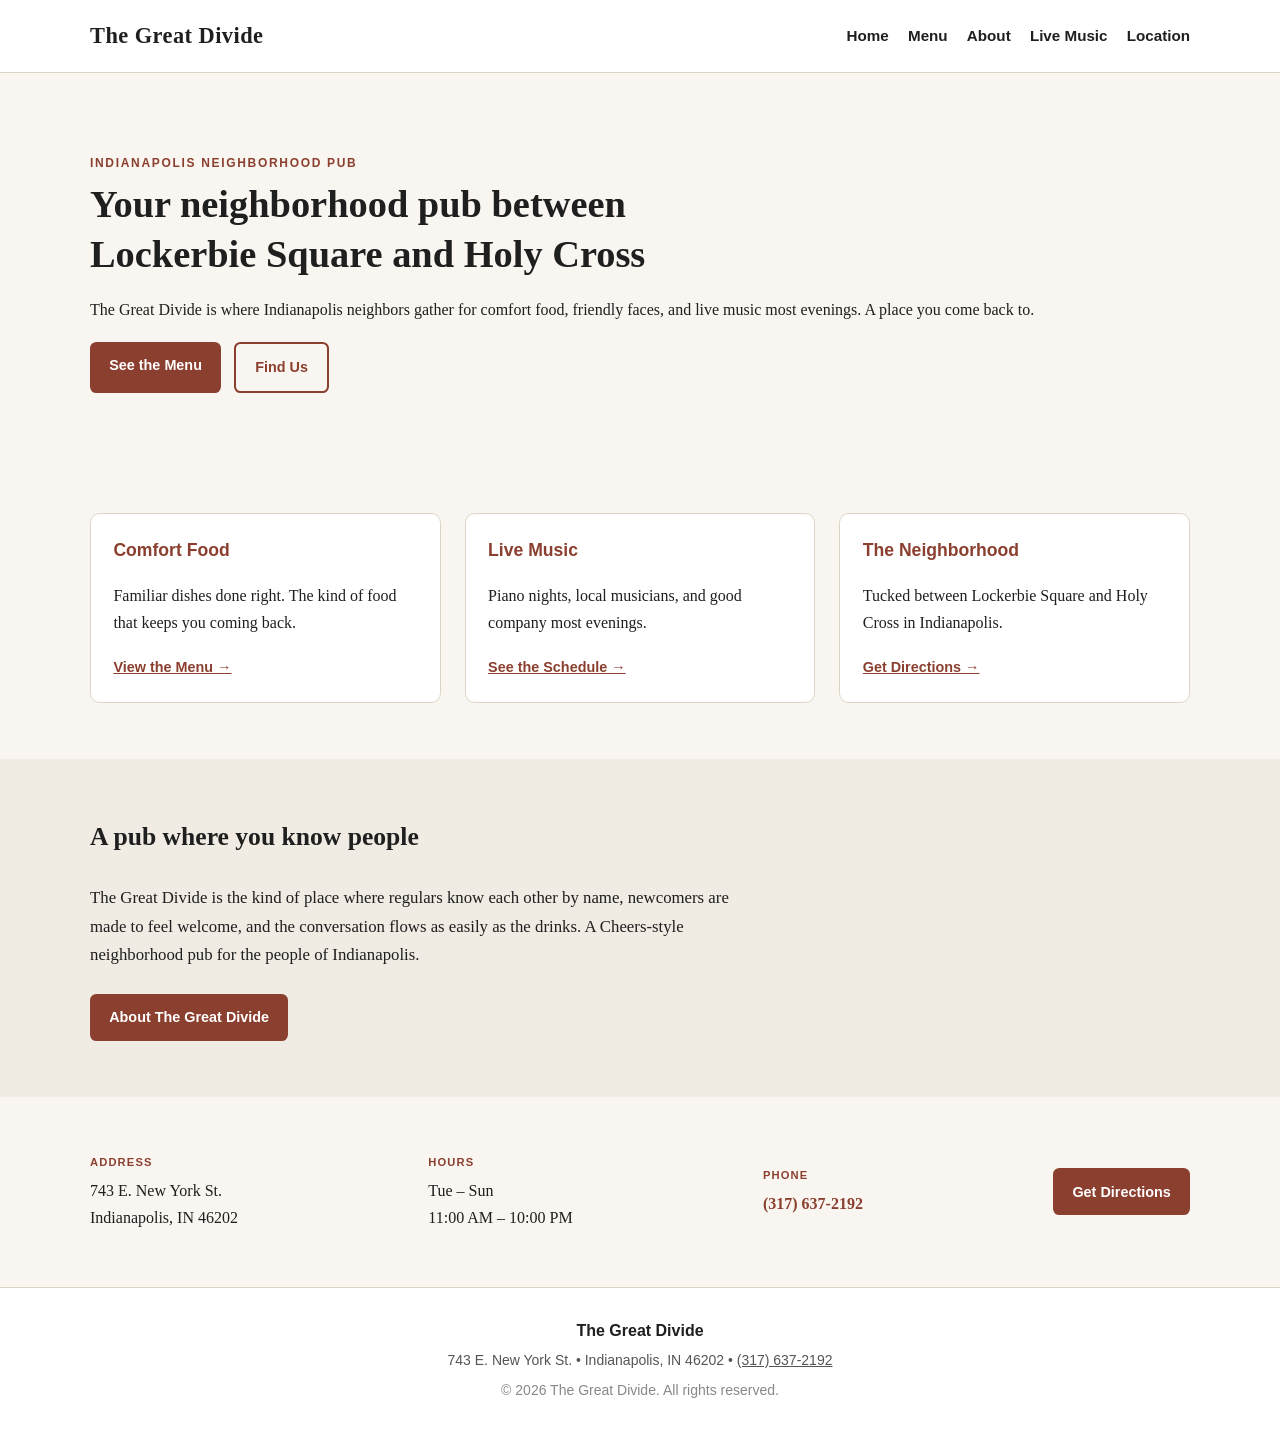
==== commit 547d4db5: "Add real address, zip, and phone number 743 E. New York St., Indianapolis, IN 46202 (317) 637-2192  " ====
--- a/index.html
+++ b/index.html
@@ -27,13 +27,13 @@
       "description": "A neighborhood pub in Indianapolis located between Lockerbie Square and Holy Cross neighborhoods.",
       "address": {
         "@type": "PostalAddress",
-        "streetAddress": "[STREET ADDRESS]",
+        "streetAddress": "743 E. New York St.",
         "addressLocality": "Indianapolis",
         "addressRegion": "IN",
-        "postalCode": "[ZIP CODE]",
+        "postalCode": "46202",
         "addressCountry": "US"
       },
-      "telephone": "[PHONE NUMBER]",
+      "telephone": "(317) 637-2192",
       "url": "https://zacharycapehart.github.io/great-divide-website/",
       "openingHours": ["Tu-Su 11:00-22:00"],
       "priceRange": "$$",
@@ -116,7 +116,7 @@
             <div class="container visit-bar">
                 <div class="visit-item">
                     <strong>Address</strong>
-                    <span>[STREET ADDRESS]<br>Indianapolis, IN</span>
+                    <span>743 E. New York St.<br>Indianapolis, IN 46202</span>
                 </div>
                 <div class="visit-item">
                     <strong>Hours</strong>
@@ -124,7 +124,7 @@
                 </div>
                 <div class="visit-item">
                     <strong>Phone</strong>
-                    <a href="tel:[PHONE]">[PHONE NUMBER]</a>
+                    <a href="tel:3176372192">(317) 637-2192</a>
                 </div>
                 <div class="visit-item">
                     <a class="button" href="contact.html">Get Directions</a>
@@ -136,8 +136,7 @@
     <footer class="site-footer">
         <div class="container footer-inner">
             <p class="footer-name">The Great Divide</p>
-            <p class="footer-address">[STREET ADDRESS] &bull; Indianapolis, IN &bull; <a href="tel:[PHONE]">[PHONE
-                    NUMBER]</a></p>
+            <p class="footer-address">743 E. New York St. &bull; Indianapolis, IN 46202 &bull; <a href="tel:3176372192">(317) 637-2192</a></p>
             <p class="footer-copy">&copy; <span id="year"></span> The Great Divide. All rights reserved.</p>
         </div>
     </footer>
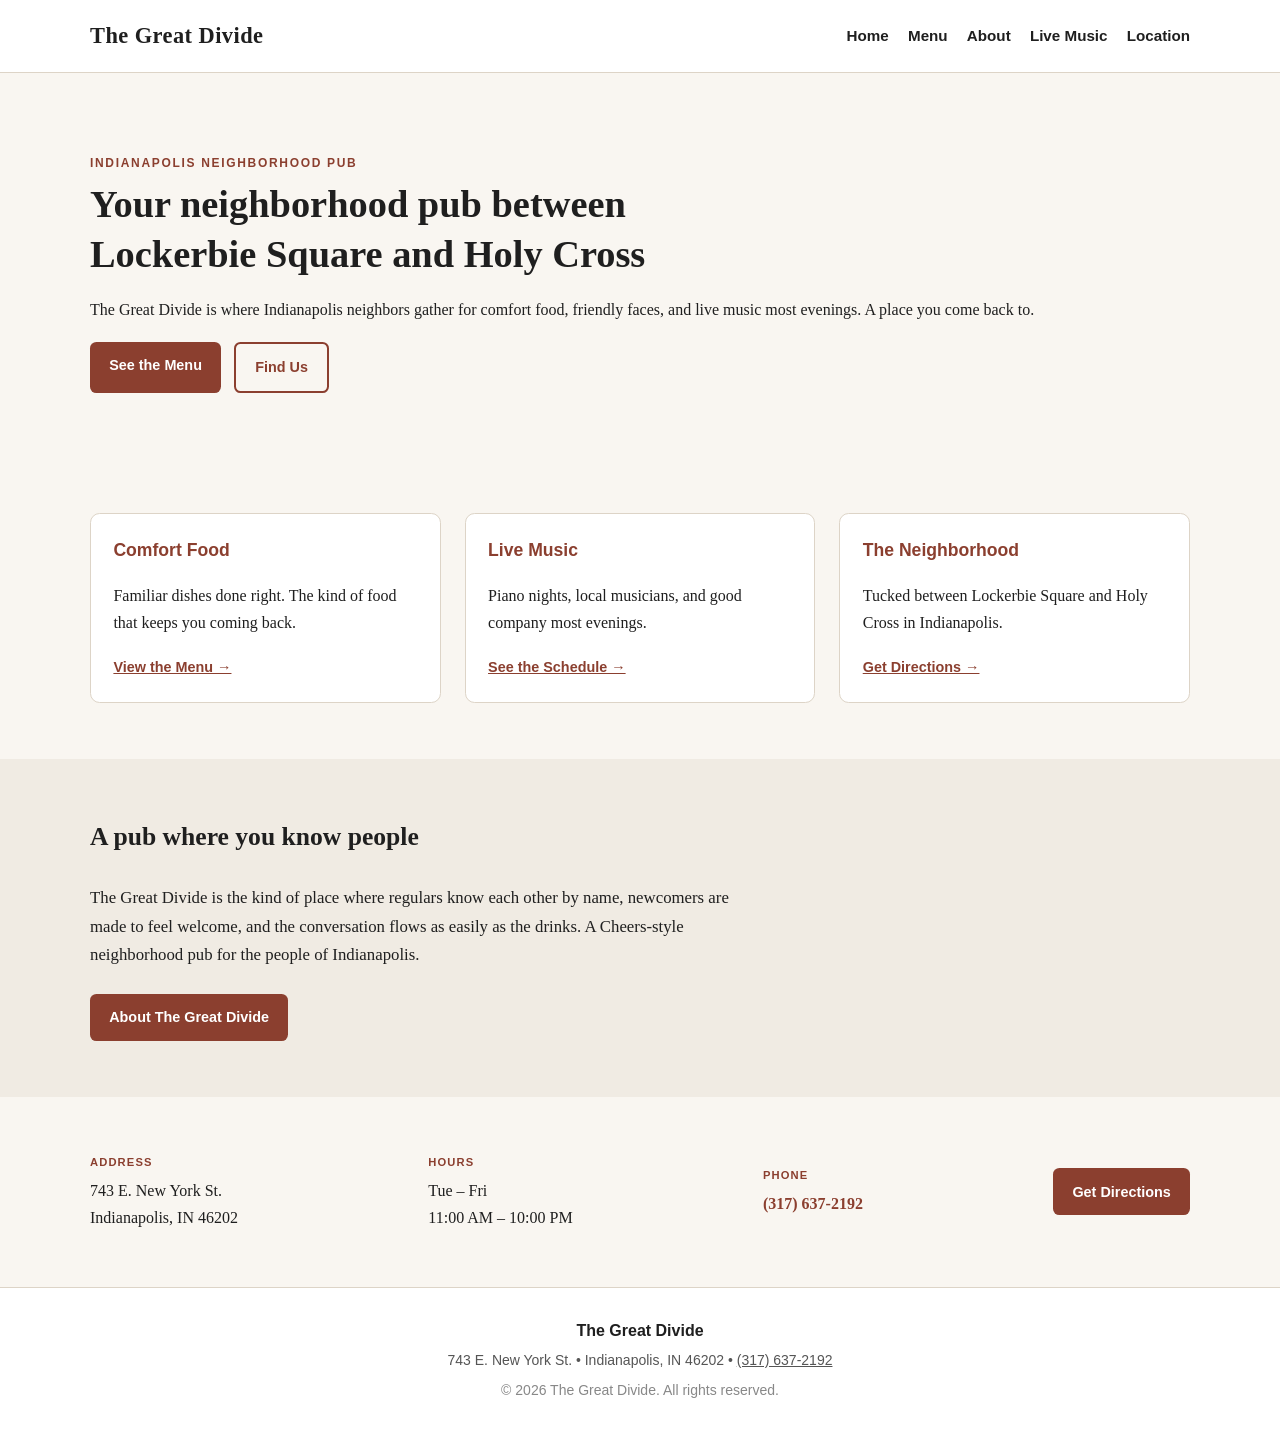
==== commit 13c3dab3: "Update hours: Tuesday–Friday 11am–10pm" ====
--- a/index.html
+++ b/index.html
@@ -35,7 +35,7 @@
       },
       "telephone": "(317) 637-2192",
       "url": "https://zacharycapehart.github.io/great-divide-website/",
-      "openingHours": ["Tu-Su 11:00-22:00"],
+      "openingHours": ["Tu-Fr 11:00-22:00"],
       "priceRange": "$$",
       "servesCuisine": "American",
       "hasMenu": "https://zacharycapehart.github.io/great-divide-website/menu.html"
@@ -120,7 +120,7 @@
                 </div>
                 <div class="visit-item">
                     <strong>Hours</strong>
-                    <span>Tue &ndash; Sun<br>11:00 AM &ndash; 10:00 PM</span>
+                    <span>Tue &ndash; Fri<br>11:00 AM &ndash; 10:00 PM</span>
                 </div>
                 <div class="visit-item">
                     <strong>Phone</strong>
@@ -136,7 +136,8 @@
     <footer class="site-footer">
         <div class="container footer-inner">
             <p class="footer-name">The Great Divide</p>
-            <p class="footer-address">743 E. New York St. &bull; Indianapolis, IN 46202 &bull; <a href="tel:3176372192">(317) 637-2192</a></p>
+            <p class="footer-address">743 E. New York St. &bull; Indianapolis, IN 46202 &bull; <a
+                    href="tel:3176372192">(317) 637-2192</a></p>
             <p class="footer-copy">&copy; <span id="year"></span> The Great Divide. All rights reserved.</p>
         </div>
     </footer>
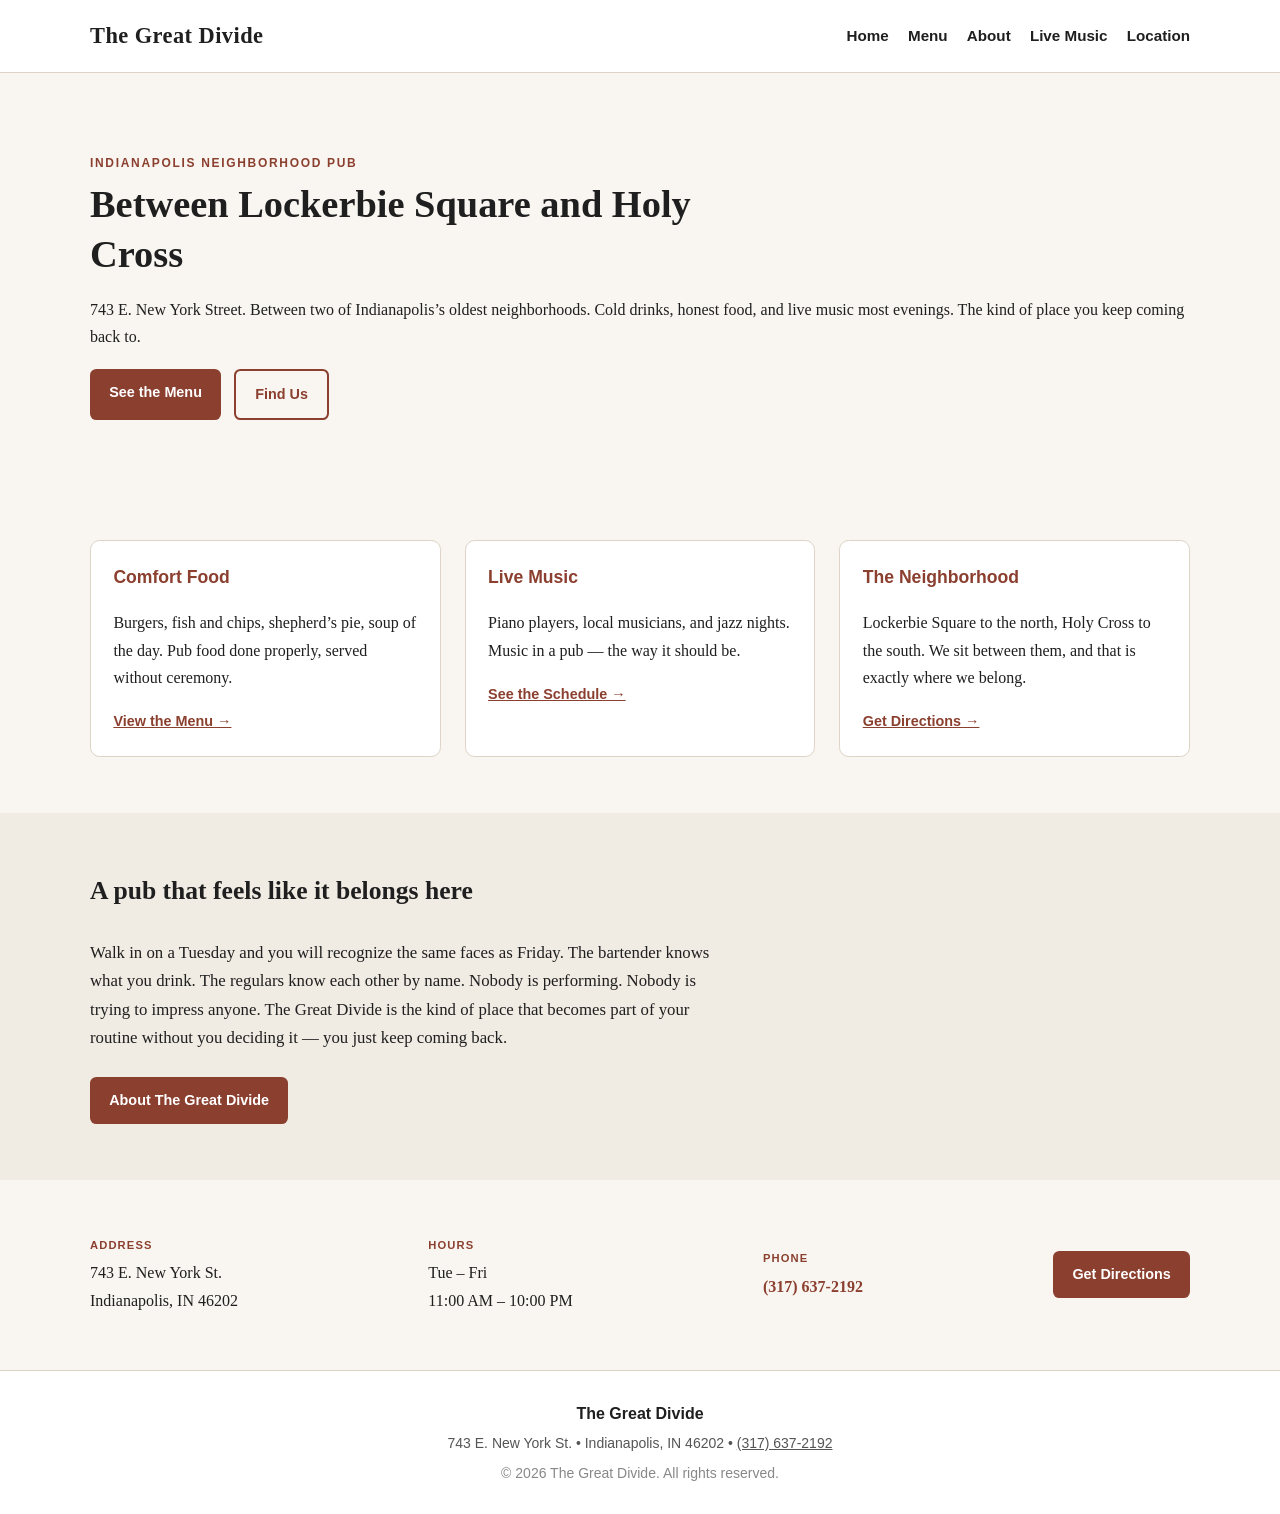
==== commit 5c84d8e4: "Apply professional copywriter content across site - index.html: new hero copy, updated feature cards" ====
--- a/index.html
+++ b/index.html
@@ -68,10 +68,11 @@
         <section id="home" class="hero">
             <div class="container">
                 <p class="eyebrow">Indianapolis Neighborhood Pub</p>
-                <h2>Your neighborhood pub between Lockerbie Square and Holy Cross</h2>
+                <h2>Between Lockerbie Square and Holy Cross</h2>
                 <p>
-                    The Great Divide is where Indianapolis neighbors gather for comfort food,
-                    friendly faces, and live music most evenings. A place you come back to.
+                    743 E. New York Street. Between two of Indianapolis&rsquo;s oldest neighborhoods.
+                    Cold drinks, honest food, and live music most evenings.
+                    The kind of place you keep coming back to.
                 </p>
                 <div class="hero-actions">
                     <a class="button" href="menu.html">See the Menu</a>
@@ -84,17 +85,17 @@
             <div class="container section-three-col">
                 <div class="feature-card">
                     <h3>Comfort Food</h3>
-                    <p>Familiar dishes done right. The kind of food that keeps you coming back.</p>
+                    <p>Burgers, fish and chips, shepherd&rsquo;s pie, soup of the day. Pub food done properly, served without ceremony.</p>
                     <a href="menu.html">View the Menu &rarr;</a>
                 </div>
                 <div class="feature-card">
                     <h3>Live Music</h3>
-                    <p>Piano nights, local musicians, and good company most evenings.</p>
+                    <p>Piano players, local musicians, and jazz nights. Music in a pub &mdash; the way it should be.</p>
                     <a href="live-music.html">See the Schedule &rarr;</a>
                 </div>
                 <div class="feature-card">
                     <h3>The Neighborhood</h3>
-                    <p>Tucked between Lockerbie Square and Holy Cross in Indianapolis.</p>
+                    <p>Lockerbie Square to the north, Holy Cross to the south. We sit between them, and that is exactly where we belong.</p>
                     <a href="contact.html">Get Directions &rarr;</a>
                 </div>
             </div>
@@ -102,11 +103,13 @@
 
         <section class="section section-muted">
             <div class="container">
-                <h3>A pub where you know people</h3>
+                <h3>A pub that feels like it belongs here</h3>
                 <p class="section-lead">
-                    The Great Divide is the kind of place where regulars know each other by name,
-                    newcomers are made to feel welcome, and the conversation flows as easily as the drinks.
-                    A Cheers-style neighborhood pub for the people of Indianapolis.
+                    Walk in on a Tuesday and you will recognize the same faces as Friday.
+                    The bartender knows what you drink. The regulars know each other by name.
+                    Nobody is performing. Nobody is trying to impress anyone.
+                    The Great Divide is the kind of place that becomes part of your routine
+                    without you deciding it &mdash; you just keep coming back.
                 </p>
                 <a class="button" href="about.html">About The Great Divide</a>
             </div>
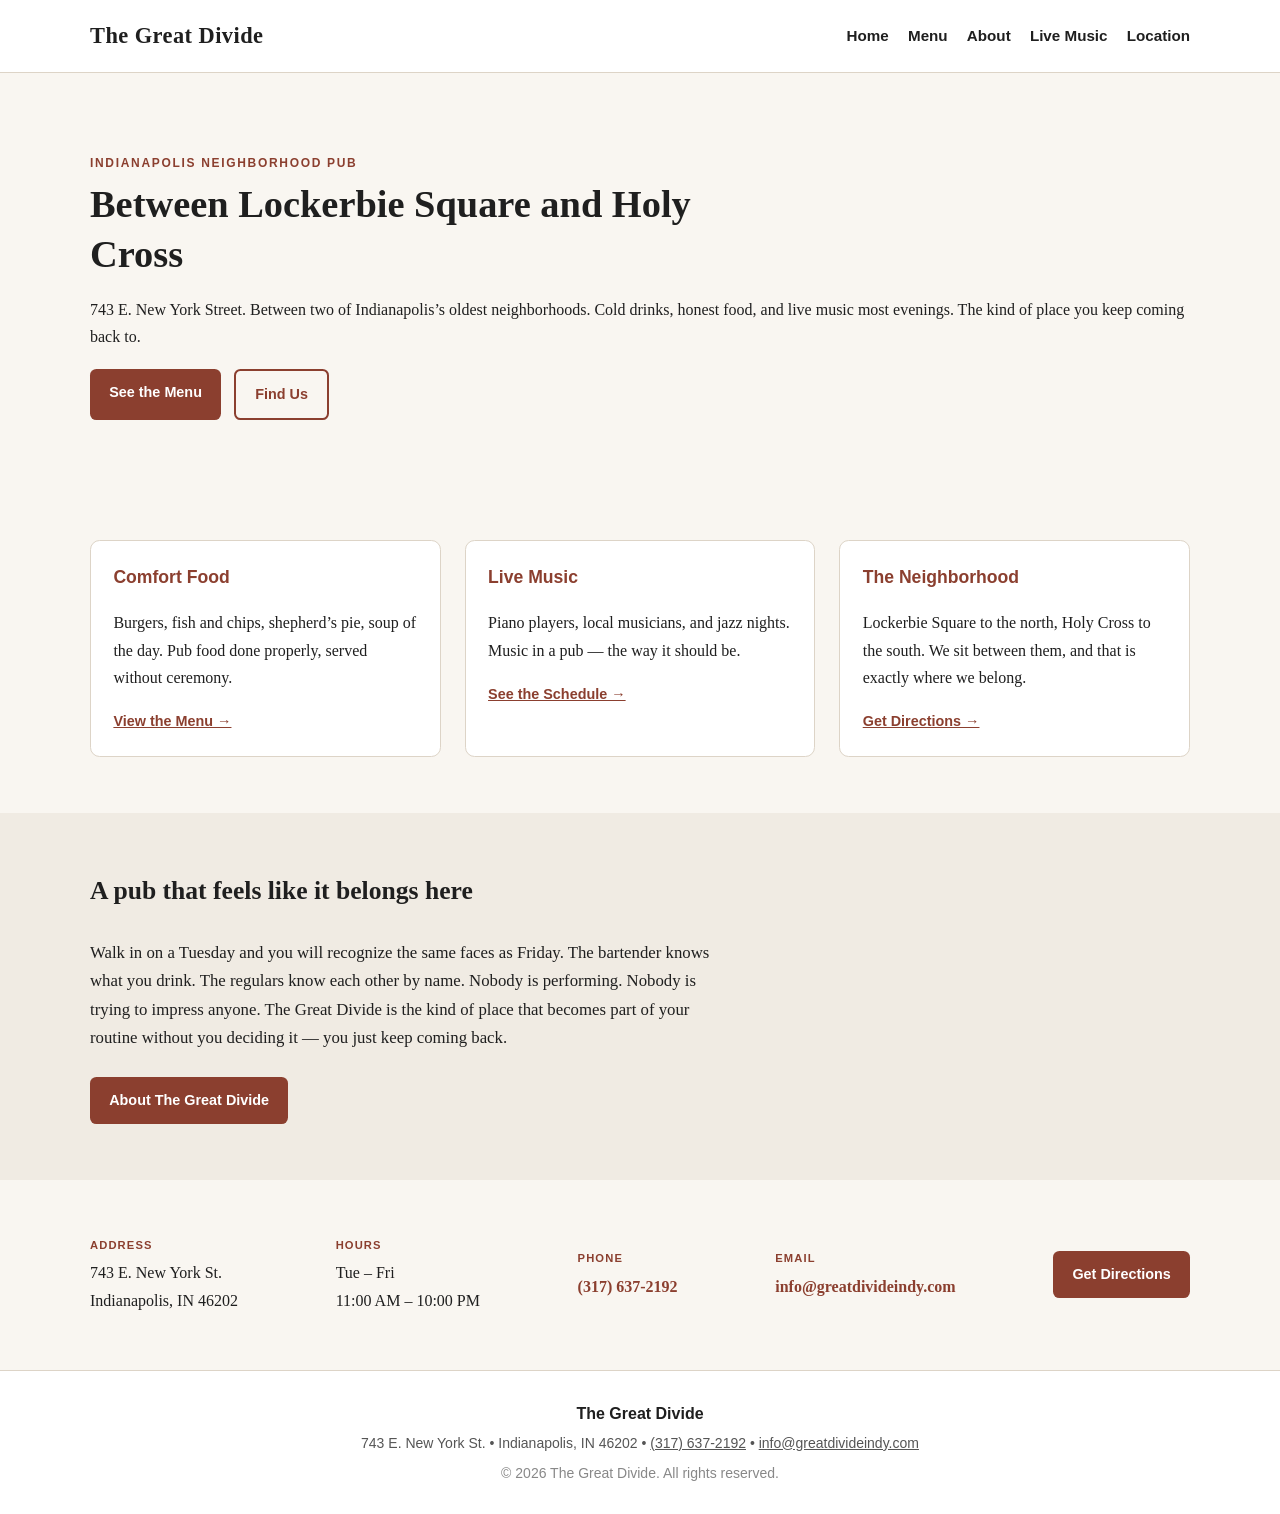
==== commit 3addbefc: "Save current site updates" ====
--- a/index.html
+++ b/index.html
@@ -34,6 +34,7 @@
         "addressCountry": "US"
       },
       "telephone": "(317) 637-2192",
+      "email": "info@greatdivideindy.com",
       "url": "https://zacharycapehart.github.io/great-divide-website/",
       "openingHours": ["Tu-Fr 11:00-22:00"],
       "priceRange": "$$",
@@ -85,7 +86,8 @@
             <div class="container section-three-col">
                 <div class="feature-card">
                     <h3>Comfort Food</h3>
-                    <p>Burgers, fish and chips, shepherd&rsquo;s pie, soup of the day. Pub food done properly, served without ceremony.</p>
+                    <p>Burgers, fish and chips, shepherd&rsquo;s pie, soup of the day. Pub food done properly, served
+                        without ceremony.</p>
                     <a href="menu.html">View the Menu &rarr;</a>
                 </div>
                 <div class="feature-card">
@@ -95,7 +97,8 @@
                 </div>
                 <div class="feature-card">
                     <h3>The Neighborhood</h3>
-                    <p>Lockerbie Square to the north, Holy Cross to the south. We sit between them, and that is exactly where we belong.</p>
+                    <p>Lockerbie Square to the north, Holy Cross to the south. We sit between them, and that is exactly
+                        where we belong.</p>
                     <a href="contact.html">Get Directions &rarr;</a>
                 </div>
             </div>
@@ -130,6 +133,10 @@
                     <a href="tel:3176372192">(317) 637-2192</a>
                 </div>
                 <div class="visit-item">
+                    <strong>Email</strong>
+                    <a href="mailto:info@greatdivideindy.com">info@greatdivideindy.com</a>
+                </div>
+                <div class="visit-item">
                     <a class="button" href="contact.html">Get Directions</a>
                 </div>
             </div>
@@ -140,7 +147,8 @@
         <div class="container footer-inner">
             <p class="footer-name">The Great Divide</p>
             <p class="footer-address">743 E. New York St. &bull; Indianapolis, IN 46202 &bull; <a
-                    href="tel:3176372192">(317) 637-2192</a></p>
+                    href="tel:3176372192">(317) 637-2192</a> &bull; <a
+                    href="mailto:info@greatdivideindy.com">info@greatdivideindy.com</a></p>
             <p class="footer-copy">&copy; <span id="year"></span> The Great Divide. All rights reserved.</p>
         </div>
     </footer>
